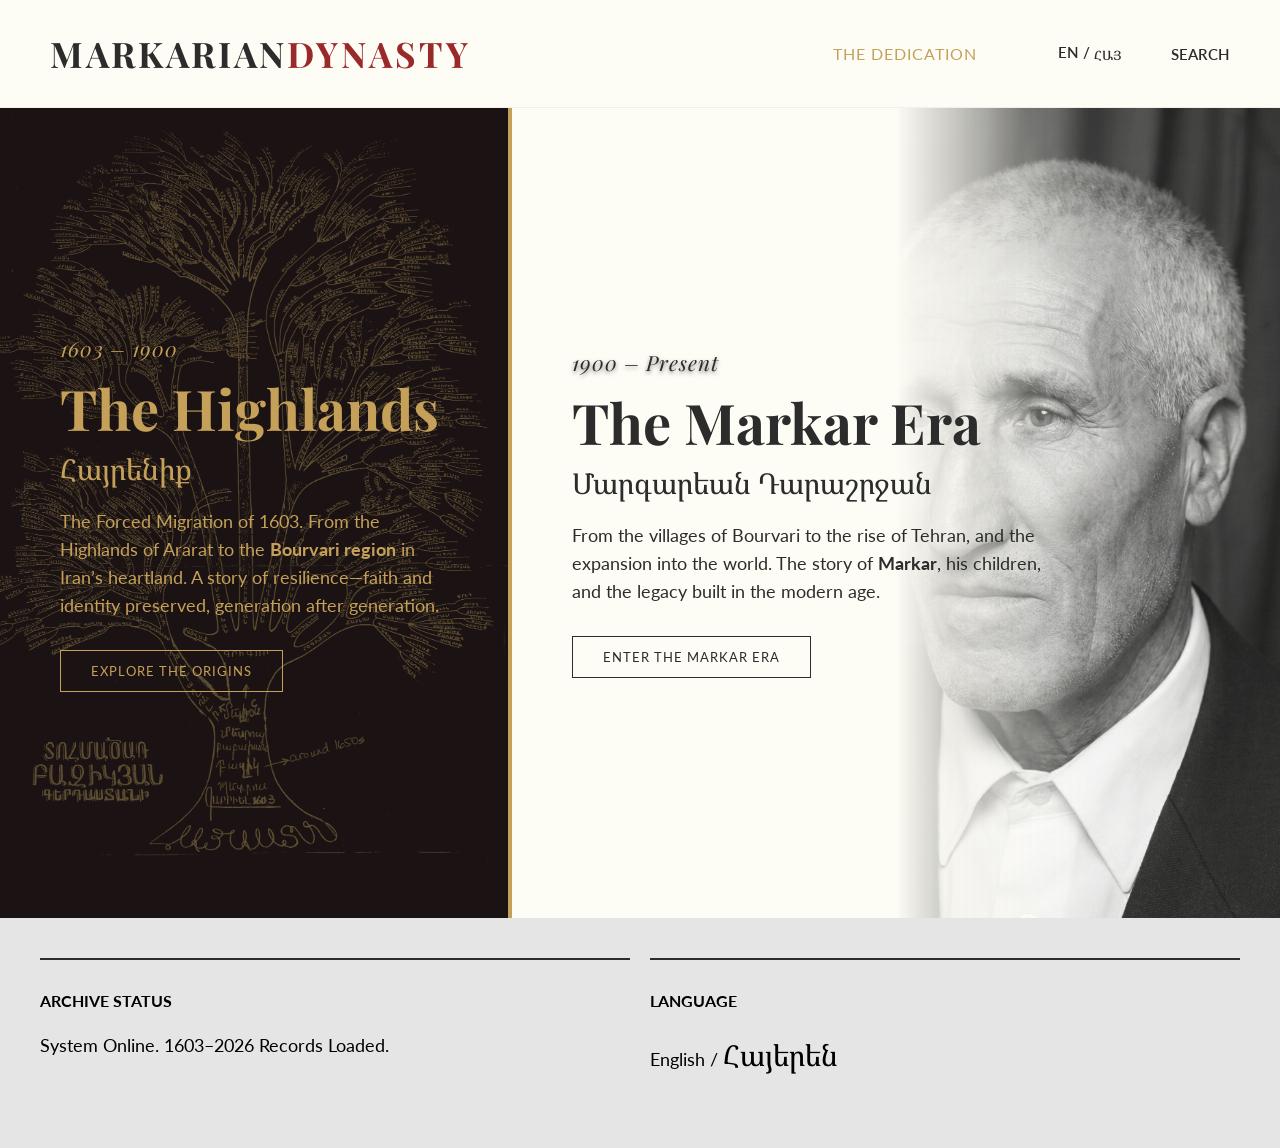
==== index.html @ 0fd01902 "index.html" ====
<!DOCTYPE html>
<html lang="en">
<head>
    <meta charset="UTF-8">
    <meta name="viewport" content="width=device-width, initial-scale=1.0">
    <title>Markarian Dynasty | 1603–Present</title>
    
    <link href="https://fonts.googleapis.com/css2?family=Lato:wght@300;400&family=Noto+Serif+Armenian:wght@400;700&family=Playfair+Display:wght@400;700&display=swap" rel="stylesheet">
    <link rel="stylesheet" href="css/style.css">

    <style>
        /* --- NAVIGATION STYLES --- */
        .nav-dedication-btn {
            background: none; border: none; color: var(--gold);
            cursor: pointer; font-family: inherit; font-size: 1rem;
            margin-right: 25px; letter-spacing: 1px;
            transition: 0.3s;
        }
        .nav-dedication-btn:hover { text-decoration: underline; color: white; }
        
        .nav-extra-item {
            color: var(--charcoal); font-size: 0.95rem; 
            margin-left: 20px; cursor: pointer;
        }

        /* --- DEDICATION MODAL STYLES --- */
        .modal-overlay {
            display: none; /* Hidden by default */
            position: fixed; top: 0; left: 0; width: 100%; height: 100%;
            background: rgba(0,0,0,0.95); z-index: 9999;
            align-items: center; justify-content: center;
            cursor: pointer; /* Indicates you can click to close */
        }
        .dedication-content {
            background-color: #1a1a1a; color: #f0f0f0;
            border: 2px solid var(--gold); padding: 40px;
            width: 80%; max-width: 800px; max-height: 85vh; 
            overflow-y: auto; /* Internal scroll */
            text-align: center; position: relative;
            cursor: default; /* Don't close if clicking inside text */
            box-shadow: 0 0 50px rgba(0,0,0,0.8);
        }
        /* Sticky Close Button */
        .sticky-close-btn {
            position: sticky; top: 0; float: right;
            background: #1a1a1a; border: 1px solid var(--pomegranate);
            color: var(--pomegranate); font-size: 1.5rem;
            width: 40px; height: 40px; line-height: 35px;
            cursor: pointer; z-index: 100; border-radius: 50%;
        }
        .sticky-close-btn:hover { background: var(--pomegranate); color: white; }
    </style>
</head>
<body style="overflow: hidden;"> 

    <nav>
        <div class="logo">MARKARIAN<span style="color:var(--pomegranate)">DYNASTY</span></div>
        <div class="nav-links">
            <button onclick="openDedication()" class="nav-dedication-btn">THE DEDICATION</button>
            
            <span class="nav-extra-item">EN / <span class="armenian-text">ՀԱՅ</span></span>
            <span class="nav-extra-item">SEARCH</span>
        </div>
    </nav>

    <div class="gateway-container">
        
        <section class="gateway-left">
            <div class="content-wrapper">
                <span class="era-label visible-date">1603 – 1900</span>
                <h1>The Highlands</h1>
                <h2 class="armenian-text">Հայրենիք</h2>
                <p>The Forced Migration of 1603. From the Highlands of Ararat to the <strong>Bourvari region</strong> in Iran’s heartland. A story of resilience—faith and identity preserved, generation after generation.</p>
                <a href="prologue.html" class="btn btn-gold">Explore the Origins</a>
            </div>
            <div class="visual-layer" style="background-image: url('assets/images/tree-full.jpg');"></div>
        </section>

        <section class="gateway-right">
            <div class="content-wrapper">
                <span class="era-label visible-date" style="color:#2C2C2C;">1900 – Present</span>
                <h1>The Markar Era</h1>
                <h2 class="armenian-text">Մարգարեան Դարաշրջան</h2>
                <p>From the villages of Bourvari to the rise of Tehran, and the expansion into the world. The story of <strong>Markar</strong>, his children, and the legacy built in the modern age.</p>
                <a href="markar-era.html" class="btn btn-dark">Enter the Markar Era</a>
            </div>
            <div class="visual-layer-portrait"></div>
        </section>

    </div>

    <footer class="archive-footer">
        <div class="archive-box">
            <h4>ARCHIVE STATUS</h4>
            <p>System Online. 1603–2026 Records Loaded.</p>
        </div>
        <div class="archive-box">
            <h4>LANGUAGE</h4>
            <p>English / <span class="armenian-text">Հայերեն</span></p>
        </div>
    </footer>

    <div id="dedication-modal" class="modal-overlay" onclick="closeDedication()">
        <div class="dedication-content" onclick="event.stopPropagation()">
            
            <button class="sticky-close-btn" onclick="closeDedication()">&times;</button>
            
            <div style="margin-bottom:20px; color:#C5A059; cursor:pointer; font-family:'Playfair Display', serif;">
                <span id="ded-btn-en" onclick="setDedicationLanguage('en')" style="font-weight:bold;">EN</span> | 
                <span id="ded-btn-hy" onclick="setDedicationLanguage('hy')" style="opacity:0.5;">ՀԱՅ</span>
            </div>

            <div class="content-en">
                <h2 style="font-family:'Playfair Display', serif; color:#C5A059; margin-bottom:30px; font-size:2rem;">The Dedication</h2>
                <p>To my father and mother, Khoodan and Haygoui (Nazik), and to my ancestors, who survived the impossible so that I could live. To my wife Anahid, and to my children, Vana and Ani. To my grandchildren, and to the future descendants who will live to tell our story.</p>
                <p>This digital archive was built in the year 2026. It was a labor of love, pieced together from fading papers, old photographs, and the memories of our elders.</p>
                <p>I did not create this history; I simply gathered it before the winds of time could blow it away. In doing so, it was my duty to restore the whole picture: to finally include the names of the women—our mothers, sisters, wives, and daughters—who were missing from the old charts, and to build upon the work of those who kept the record before me, including Andranik (1970s) and my cousin Adriana Karapetian.</p>
                <p>I built this place because I know that life brings storms. There will be days when the road ahead feels dark or uncertain. In those moments, I want you to look back here and remember:</p>
                <p style="font-family:'Playfair Display', serif; font-style:italic; font-size:1.5rem; color:#C5A059; margin: 35px 0; letter-spacing:1px;">"You come from a people who do not break."</p>
                <p>Our roots were not planted in easy soil; they were forged in the fire of survival. Through forced marches, through the poverty of the village years, and through the rebuilding of life from nothing, this family held on to each other. That strength runs in your blood. It is the quiet inheritance that keeps us standing when the world shakes.</p>
                <p>So, 100 years from now, when you search for who you are, I hope you find this light left on for you.</p>
                <p>My only request is that you keep it burning. Add your own branch. Tell your own story. And never forget that you are part of a long line of people who knew how to build, how to endure, and how to love.</p>
                <div class="signature" style="margin-top:40px;">
                    With hope for the future,<br><br>
                    <span style="font-size:1.6rem; color:#C5A059; font-family:'Playfair Display', serif;">Raffi Markarian</span><br>
                    <span style="font-size:0.8rem; font-family:'Lato', sans-serif; opacity:0.8; letter-spacing:1px; text-transform:uppercase;">Custodian of the Markarian Legacy</span><br>
                    <span style="font-size:0.8rem; font-family:'Lato', sans-serif; opacity:0.6;">Ottawa, 2026</span>
                </div>
            </div>

            <div class="content-hy" style="display:none;">
                <h2 class="armenian-text" style="color:#C5A059; margin-bottom:30px; font-size:2rem;">Ձոն</h2>
                <p class="armenian-text">Հորս և մորս՝ Խուդանին և Հայկուհուն (Նազիկին), և իմ նախնիներին, ովքեր վերապրեցին անհնարինը, որպեսզի ես կարողանամ ապրել։ Կնոջս՝ Անահիտին, և զավակներիս՝ Վանային (Քաթյաին) և Անիին։ Թոռներիս և ապագա սերունդներին, ովքեր շարունակելու են պատմել մեր պատմությունը։</p>
                <p class="armenian-text">Այս թվային արխիվը կառուցվել է 2026 թվականին։ Այն սիրո աշխատանք է՝ հավաքված խունացած թղթերից, հին լուսանկարներից և մեր մեծերի հիշողություններից։</p>
                <p class="armenian-text">Ես չեմ ստեղծել այս պատմությունը, ես պարզապես հավաքել եմ այն, նախքան ժամանակի քամիները կցրեին այն։ Այս գործն անելիս իմ պարտքն էր վերականգնել ամբողջական պատկերը. ի վերջո ավելացնել մեր մայրերի, քույրերի, կանանց և դուստրերի անունները, որոնք բացակայում էին հին աղյուսակներից, և շարունակել նրանց գործը, ովքեր պահել են գրառումները ինձանից առաջ, այդ թվում՝ Անդրանիկի (1970-ականներ) և Ադրինէ Կարապետյանի (Ավստրալյա, 2010)։</p>
                <p class="armenian-text">Ես կառուցեցի այս տեղը, քանի որ գիտեմ, որ կյանքը փոթորիկներ է բերում։ Կլինեն օրեր, երբ ճանապարհը մութ կամ անորոշ կթվա։ Այդ պահերին ուզում եմ, որ հետ նայեք այստեղ և հիշեք.</p>
                <p class="armenian-text" style="font-size:1.6rem; color:#C5A059; margin: 35px 0; letter-spacing:0.5px; font-weight:bold;">«Դուք սերում եք մի ժողովրդից, որը չի կոտրվում։»</p>
                <p class="armenian-text">Մեր արմատները հեշտ հողում չեն տնկվել, դրանք կոփվել են գոյատևման կրակի մեջ: Բռնագաղթի, գյուղական աղքատության տարիների և ոչնչից կյանքը վերակառուցելու միջով այս ընտանիքը պահեց միմյանց: Այդ ուժը հոսում է ձեր երակներում։ Դա այն լուռ ժառանգությունն է, որը մեզ կանգուն է պահում, երբ աշխարհը ցնցվում է։</p>
                <p class="armenian-text">Ուստի, 100 տարի անց, երբ փնտրեք, թե ով եք դուք, հուսով եմ, որ կգտնեք ձեզ համար վառ թողած այս լույսը։</p>
                <p class="armenian-text">Իմ միակ խնդրանքն այն է, որ այն վառ պահեք։ Ավելացրեք ձեր ճյուղը։ Պատմեք ձեր պատմությունը: Եվ երբեք մի մոռացեք, որ դուք մի մասն եք մարդկանց այն երկար շարքի, ովքեր գիտեին՝ ինչպես կառուցել, ինչպես դիմանալ և ինչպես սիրել:</p>
                <div class="signature" style="margin-top:40px;">
                    <span class="armenian-text">Հույսով դեպի ապագան՝</span><br><br>
                    <span class="armenian-text" style="font-size:1.6rem; color:#C5A059;">Րաֆֆի Մարգարյան</span><br>
                    <span class="armenian-text" style="font-size:0.9rem; opacity:0.8; text-transform:uppercase;">Մարգարյան Ժառանգության Պահապան</span><br>
                    <span class="armenian-text" style="font-size:0.8rem; opacity:0.6;">Օտտավա, 2026</span>
                </div>
            </div>

        </div>
    </div>

    <script>
        function openDedication() {
            document.getElementById('dedication-modal').style.display = 'flex';
        }
        
        function closeDedication() {
            document.getElementById('dedication-modal').style.display = 'none';
        }

        // Language Switcher Logic (Inside Modal Only)
        function setDedicationLanguage(lang) {
            document.getElementById('ded-btn-en').style.fontWeight = (lang === 'en') ? 'bold' : 'normal';
            document.getElementById('ded-btn-hy').style.fontWeight = (lang === 'hy') ? 'bold' : 'normal';
            document.getElementById('ded-btn-en').style.opacity = (lang === 'en') ? '1' : '0.5';
            document.getElementById('ded-btn-hy').style.opacity = (lang === 'hy') ? '1' : '0.5';

            if(lang === 'en') {
                document.querySelector('.dedication-content .content-en').style.display = 'block';
                document.querySelector('.dedication-content .content-hy').style.display = 'none';
            } else {
                document.querySelector('.dedication-content .content-en').style.display = 'none';
                document.querySelector('.dedication-content .content-hy').style.display = 'block';
            }
        }

        // Close on Escape Key
        document.addEventListener('keydown', function(event) {
            if (event.key === "Escape") {
                closeDedication();
            }
        });
    </script>
</body>
</html>
---- css/style.css ----
/* MARKARIAN DYNASTY - MASTER STYLE SHEET v3.0 */
:root {
    --bg-parchment: #FDFCF5;
    --bg-dark: #1A1A1A;
    --pomegranate: #9A2A2A;
    --charcoal: #2C2C2C;
    --gold: #C5A059;
    --font-header: 'Playfair Display', serif;
    --font-body: 'Lato', sans-serif;
}

body {
    margin: 0; padding: 0;
    font-family: var(--font-body);
    overflow-x: hidden;
    background-color: var(--bg-parchment);
}

/* --- NAVIGATION --- */
nav {
    display: flex; 
    justify-content: space-between; 
    align-items: center; 
    padding: 30px 50px;
    background: var(--bg-parchment); 
    border-bottom: 1px solid rgba(0,0,0,0.05);
    position: sticky; top: 0; z-index: 100;
}

.logo { 
    font-family: var(--font-header); 
    letter-spacing: 3px; 
    font-weight: 700; 
    color: var(--charcoal);
    font-size: 2.2rem;
    text-transform: uppercase;
    white-space: nowrap;
}

.nav-links { 
    display: flex; gap: 30px; 
    font-size: 1.1rem; font-weight: 600; 
    color: var(--charcoal); align-items: center;
}
.nav-links .armenian-text { font-size: 0.85em; vertical-align: middle; font-weight: 500; }

/* --- HOME PAGE GATEWAY --- */
.gateway-container { display: grid; grid-template-columns: 4fr 6fr; min-height: 90vh; }

.gateway-left {
    background-color: var(--bg-dark); color: var(--gold);
    position: relative; display: flex; flex-direction: column; justify-content: center;
    padding: 60px; overflow: hidden; border-right: 4px solid var(--gold);
}

.gateway-right {
    background-color: var(--bg-parchment); color: var(--charcoal);
    position: relative; display: flex; flex-direction: column; justify-content: center;
    padding: 60px;
}

/* Background Layers (Home Page) */
.visual-layer {
    position: absolute; top: 0; left: 0; width: 100%; height: 100%;
    background-size: cover; background-position: center; opacity: 0.4;
    background-image: url('../assets/images/tree-full.jpg');
    transition: transform 5s ease;
}
.gateway-left:hover .visual-layer { transform: scale(1.05); }

.visual-layer-portrait {
    position: absolute; top: 0; right: 0; width: 50%; height: 100%;
    background-size: cover; background-position: center; opacity: 0.9;
    background-image: url('../assets/images/markar-portrait.jpg');
    mask-image: linear-gradient(to left, black 50%, transparent 100%);
    -webkit-mask-image: linear-gradient(to left, black 50%, transparent 100%);
}

/* Typography (Shared) */
.content-wrapper { position: relative; z-index: 2; max-width: 500px; }
.era-label { display: block; font-family: var(--font-header); font-style: italic; margin-bottom: 15px; }
.visible-date { font-size: 1.3rem; opacity: 1; font-weight: 400; letter-spacing: 1px; text-shadow: 0 2px 4px rgba(0,0,0,0.5); }
h1 { font-family: var(--font-header); font-size: 3.5rem; margin: 0; line-height: 1.1; }
.armenian-text { font-family: 'Noto Serif Armenian', serif; font-size: 1.8rem; margin: 10px 0 20px 0; font-weight: 400; }
p { font-size: 1.1rem; line-height: 1.6; margin-bottom: 30px; }

/* Buttons */
.btn { text-decoration: none; padding: 12px 30px; text-transform: uppercase; letter-spacing: 1px; display: inline-block; transition: 0.3s; border: 1px solid; font-size: 0.8rem; }
.btn-gold { color: var(--gold); border-color: var(--gold); }
.btn-gold:hover { background: var(--gold); color: var(--bg-dark); }
.btn-dark { color: var(--charcoal); border-color: var(--charcoal); }
.btn-dark:hover { background: var(--pomegranate); border-color: var(--pomegranate); color: white; }

/* Footer */
.archive-footer { display: flex; background: #e5e5e5; padding: 40px; gap: 20px; }
.archive-box { flex: 1; border-top: 2px solid var(--charcoal); padding-top: 10px; }


/* --- PROLOGUE MUSEUM & TIMELINE --- */
.museum-container { display: flex; height: 100vh; overflow: hidden; }

/* Sidebar */
.timeline-sidebar {
    width: 20%; background-color: var(--bg-dark); color: var(--gold);
    display: flex; flex-direction: column; justify-content: center;
    padding-left: 40px; border-right: 4px solid var(--gold); z-index: 10;
}
.timeline-year {
    margin: 20px 0; opacity: 0.3; transition: 0.3s;
    font-family: var(--font-header); list-style: none; cursor: pointer;
}
.timeline-year:hover { opacity: 0.7; }
.timeline-year.active { opacity: 1; font-size: 1.5rem; font-weight: bold; color: white; }
.timeline-year::before { content: '◇ '; color: var(--pomegranate); }

/* Scroll Area */
.gallery-scroll-area {
    width: 80%; height: 100vh;
    overflow-y: scroll; scroll-snap-type: y mandatory; scroll-behavior: smooth;
}
.museum-room {
    height: 100vh; width: 100%; scroll-snap-align: start;
    position: relative; display: flex; align-items: center; justify-content: center;
    background-size: cover; background-position: center;
}

/* Room Overlays */
.room-overlay {
    background: rgba(0,0,0,0.6); padding: 60px; max-width: 600px;
    color: #F9F7F1; border-left: 5px solid var(--pomegranate); backdrop-filter: blur(5px);
}
.vibe-gold { border-left-color: var(--gold); }
.vibe-chaos { border-left-color: #8B0000; }
.vibe-sepia { border-left-color: #C19A6B; }


/* --- ANIMATION ENGINES (THE FIX IS HERE) --- */

/* Base Slide Physics */
.slideshow-container { position: absolute; top: 0; left: 0; width: 100%; height: 100%; z-index: 0; overflow: hidden; }
.slide {
    position: absolute; top: 0; left: 0; width: 100%; height: 100%;
    background-size: cover; background-position: center;
    opacity: 0; transform: scale(1);
}

/* ENGINE A: For 6 Photos (Room 1 & 3) */
.cycle-6 .slide { animation: fadeZoom6 36s infinite; }
.cycle-6 .slide:nth-child(1) { animation-delay: 0s; }
.cycle-6 .slide:nth-child(2) { animation-delay: 6s; }
.cycle-6 .slide:nth-child(3) { animation-delay: 12s; }
.cycle-6 .slide:nth-child(4) { animation-delay: 18s; }
.cycle-6 .slide:nth-child(5) { animation-delay: 24s; }
.cycle-6 .slide:nth-child(6) { animation-delay: 30s; }

@keyframes fadeZoom6 {
    0% { opacity: 0; transform: scale(1); }
    5% { opacity: 1; }
    16% { opacity: 1; }
    22% { opacity: 0; transform: scale(1.15); }
    100% { opacity: 0; }
}

/* ENGINE B: For 4 Photos (Room 2) */
.cycle-4 .slide { animation: fadeZoom4 24s infinite; }
.cycle-4 .slide:nth-child(1) { animation-delay: 0s; }
.cycle-4 .slide:nth-child(2) { animation-delay: 6s; }
.cycle-4 .slide:nth-child(3) { animation-delay: 12s; }
.cycle-4 .slide:nth-child(4) { animation-delay: 18s; }

@keyframes fadeZoom4 {
    0% { opacity: 0; transform: scale(1); }
    5% { opacity: 1; }
    25% { opacity: 1; }
    30% { opacity: 0; transform: scale(1.15); }
    100% { opacity: 0; }
}

/* --- MOBILE RESPONSIVENESS --- */
@media (max-width: 768px) {
    .gateway-container { grid-template-columns: 1fr; height: auto; }
    .gateway-left { padding: 80px 20px; min-height: 400px; border-right: none; border-bottom: 4px solid var(--gold); }
    .gateway-right { padding: 40px 20px; }
    h1 { font-size: 2.5rem; }
    .visual-layer-portrait { width: 100%; height: 400px; position: relative; mask-image: none; -webkit-mask-image: none; margin-bottom: 30px; opacity: 1; background-position: top center; }
    
    /* Mobile Museum */
    .museum-container { flex-direction: column; }
    .timeline-sidebar { width: 100%; height: 60px; flex-direction: row; padding: 10px; overflow-x: auto; align-items: center; gap: 20px; }
    .timeline-year { margin: 0; font-size: 0.9rem; white-space: nowrap; }
    .gallery-scroll-area { width: 100%; height: calc(100vh - 60px); }
    .room-overlay { width: 85%; padding: 30px; }
}

/* --- THE CHRONICLE READER (Book Mode) --- */

/* The Hidden Overlay (Background) */
.book-modal {
    position: fixed; top: 0; left: 0; width: 100%; height: 100%;
    background: rgba(26, 26, 26, 0.95); /* Dark dimming */
    z-index: 2000; /* On top of everything */
    display: none; /* Hidden by default */
    justify-content: center; align-items: center;
    opacity: 0; transition: opacity 0.5s ease;
}

/* The Paper/Page Itself */
.book-content {
    background: var(--bg-parchment);
    color: var(--charcoal);
    width: 60%; max-width: 800px; height: 85vh;
    padding: 60px;
    overflow-y: scroll; /* Allows scrolling long text */
    position: relative;
    box-shadow: 0 0 50px rgba(0,0,0,0.5);
    transform: translateY(50px); transition: transform 0.5s ease;
    border: 1px solid var(--gold);
}

/* Typography for Reading */
.book-content h2 { 
    font-family: var(--font-header); 
    color: var(--pomegranate); 
    margin-top: 0; 
}

.book-content p { 
    font-family: 'EB Garamond', serif; /* The Upgrade */
    font-size: 1.25rem; /* Slightly larger for readability */
    line-height: 1.8; 
    color: #1a1a1a;
    margin-bottom: 25px; 
}

/* The Close Button (X) */
.close-book-btn {
    position: absolute; top: 20px; right: 20px;
    font-size: 2rem; cursor: pointer; color: var(--pomegranate);
    background: none; border: none; font-weight: bold;
}
.close-book-btn:hover { transform: scale(1.1); }

/* Animation State */
.book-modal.open { display: flex; opacity: 1; }
.book-modal.open .book-content { transform: translateY(0); }

/* Mobile Reading */
@media (max-width: 768px) {
    .book-content { width: 85%; padding: 30px; height: 80vh; }
}

/* --- BILINGUAL ENGINE --- */

/* Default State (English Active) */
body.lang-en .content-hy { display: none !important; }
body.lang-hy .content-en { display: none !important; }

/* The Toggle Switch (Sidebar) */
.lang-switch {
    margin-bottom: 30px;
    cursor: pointer;
    font-family: var(--font-header);
    border: 1px solid var(--gold);
    padding: 8px 15px;
    display: inline-block;
    color: var(--gold);
    transition: 0.3s;
}
.lang-switch:hover { background: rgba(197, 160, 89, 0.1); }

/* Active State of the Switch Text */
.lang-switch span { opacity: 0.4; margin: 0 5px; }
.lang-switch span.active { opacity: 1; font-weight: bold; color: #fff; }

/* Armenian Typography Adjustments */
body.lang-hy h1, body.lang-hy h2, body.lang-hy p {
    font-family: 'Noto Serif Armenian', serif !important;
}
/* Adjust font size for Armenian (often needs to be slightly smaller or larger) */
body.lang-hy p { font-size: 1.1rem; line-height: 1.7; }

/* --- THE ROTUNDA (Markar Era) --- */

/* The Hero Section */
.founders-hero {
    height: 70vh;
    background-image: url('../assets/images/markar-portrait.jpg'); /* Placeholder */
    background-size: cover;
    background-position: center;
    position: relative;
    display: flex;
    align-items: flex-end;
    justify-content: center;
    border-bottom: 5px solid var(--gold);
}
.hero-gradient {
    width: 100%;
    padding: 60px 20px;
    background: linear-gradient(to top, rgba(0,0,0,0.9), transparent);
    text-align: center;
    color: white;
}

/* The Grid (Desktop: 4 columns, Mobile: 1 column) */
.rotunda-grid {
    display: grid;
    grid-template-columns: repeat(4, 1fr);
    gap: 30px;
    padding: 60px;
    max-width: 1400px;
    margin: 0 auto;
    background-color: var(--bg-parchment);
}

/* Base Card Style */
.pillar-card {
    position: relative;
    height: 400px;
    border-radius: 4px;
    overflow: hidden;
    transition: all 0.4s ease;
    cursor: pointer;
    display: flex;
    flex-direction: column;
    justify-content: flex-end;
}

/* TYPE A: LIVING CARD (Pomegranate/Gold) */
.card-living {
    border: 2px solid var(--gold);
    background-color: #fff;
    box-shadow: 0 5px 15px rgba(0,0,0,0.1);
}
.card-living:hover {
    transform: scale(1.03) translateY(-5px);
    box-shadow: 0 15px 30px rgba(154, 42, 42, 0.2); /* Pomegranate shadow */
    border-color: var(--pomegranate);
}
.card-living .card-img {
    height: 100%;
    width: 100%;
    background-size: cover;
    background-position: center;
    filter: grayscale(100%); /* B&W by default */
    transition: 0.5s;
}
.card-living:hover .card-img {
    filter: sepia(20%); /* Slight color on hover */
}
.card-info {
    position: absolute;
    bottom: 0; left: 0; right: 0;
    background: rgba(255, 255, 255, 0.95);
    padding: 20px;
    border-top: 1px solid var(--gold);
    text-align: center;
}

/* TYPE B: MEMORIAL CARD (Ethereal/Silver) */
.card-memorial {
    border: 1px solid #ccc;
    background-color: #f4f4f4;
    opacity: 0.8;
}
.card-memorial:hover {
    opacity: 1;
    background-color: #fff;
    box-shadow: 0 0 20px rgba(255, 255, 255, 0.8); /* Holy Glow */
    border-color: #999;
}
.memorial-icon {
    font-size: 3rem;
    margin-bottom: 20px;
    opacity: 0.5;
}
.memorial-content {
    height: 100%;
    display: flex;
    flex-direction: column;
    justify-content: center;
    align-items: center;
    text-align: center;
    padding: 20px;
    color: #666;
}

/* Placeholder for Missing Photos */
.img-placeholder {
    width: 100%; height: 100%;
    background-color: #e0e0e0;
    display: flex;
    align-items: center;
    justify-content: center;
    color: #999;
    font-size: 0.9rem;
    text-transform: uppercase;
    letter-spacing: 2px;
}

/* MODAL STYLES (Simple Pop-up) */
.tribute-modal {
    display: none;
    position: fixed;
    top: 0; left: 0; width: 100%; height: 100%;
    background: rgba(0,0,0,0.8);
    z-index: 2000;
    align-items: center;
    justify-content: center;
}
.tribute-content {
    background: white;
    padding: 40px;
    max-width: 500px;
    text-align: center;
    border-top: 5px solid #666;
}

/* Mobile Responsive */
@media (max-width: 768px) {
    .rotunda-grid { grid-template-columns: 1fr; padding: 20px; }
    .pillar-card { height: 300px; }
}
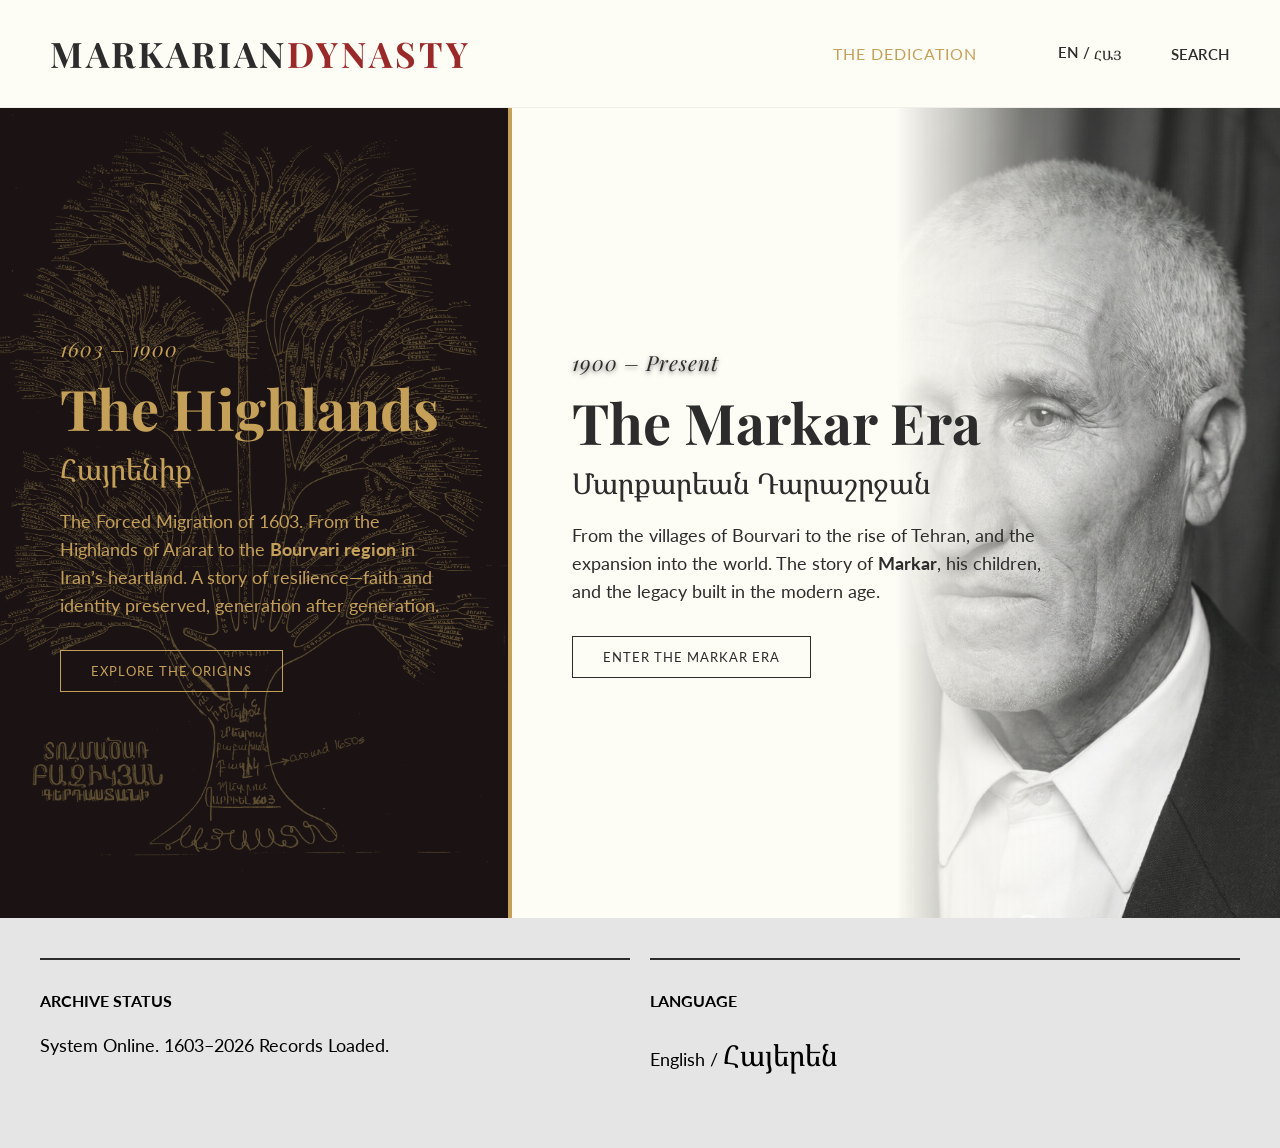
==== commit a36e222c: "index.html" ====
--- a/index.html
+++ b/index.html
@@ -80,7 +80,7 @@
             <div class="content-wrapper">
                 <span class="era-label visible-date" style="color:#2C2C2C;">1900 – Present</span>
                 <h1>The Markar Era</h1>
-                <h2 class="armenian-text">Մարգարեան Դարաշրջան</h2>
+                <h2 class="armenian-text">Մարքարեան Դարաշրջան</h2>
                 <p>From the villages of Bourvari to the rise of Tehran, and the expansion into the world. The story of <strong>Markar</strong>, his children, and the legacy built in the modern age.</p>
                 <a href="markar-era.html" class="btn btn-dark">Enter the Markar Era</a>
             </div>
@@ -112,7 +112,7 @@
 
             <div class="content-en">
                 <h2 style="font-family:'Playfair Display', serif; color:#C5A059; margin-bottom:30px; font-size:2rem;">The Dedication</h2>
-                <p>To my father and mother, Khoodan and Haygoui (Nazik), and to my ancestors, who survived the impossible so that I could live. To my wife Anahid, and to my children, Vana and Ani. To my grandchildren, and to the future descendants who will live to tell our story.</p>
+                <p>To my father and mother, Khoodan and Haygoui (Nazik), and to my ancestors, who survived the impossible so that I could live. To my wife Anahid, and to my children, Vana (Katia) and Ani. To my grandchildren, and to the future descendants who will live to tell our story.</p>
                 <p>This digital archive was built in the year 2026. It was a labor of love, pieced together from fading papers, old photographs, and the memories of our elders.</p>
                 <p>I did not create this history; I simply gathered it before the winds of time could blow it away. In doing so, it was my duty to restore the whole picture: to finally include the names of the women—our mothers, sisters, wives, and daughters—who were missing from the old charts, and to build upon the work of those who kept the record before me, including Andranik (1970s) and my cousin Adriana Karapetian.</p>
                 <p>I built this place because I know that life brings storms. There will be days when the road ahead feels dark or uncertain. In those moments, I want you to look back here and remember:</p>
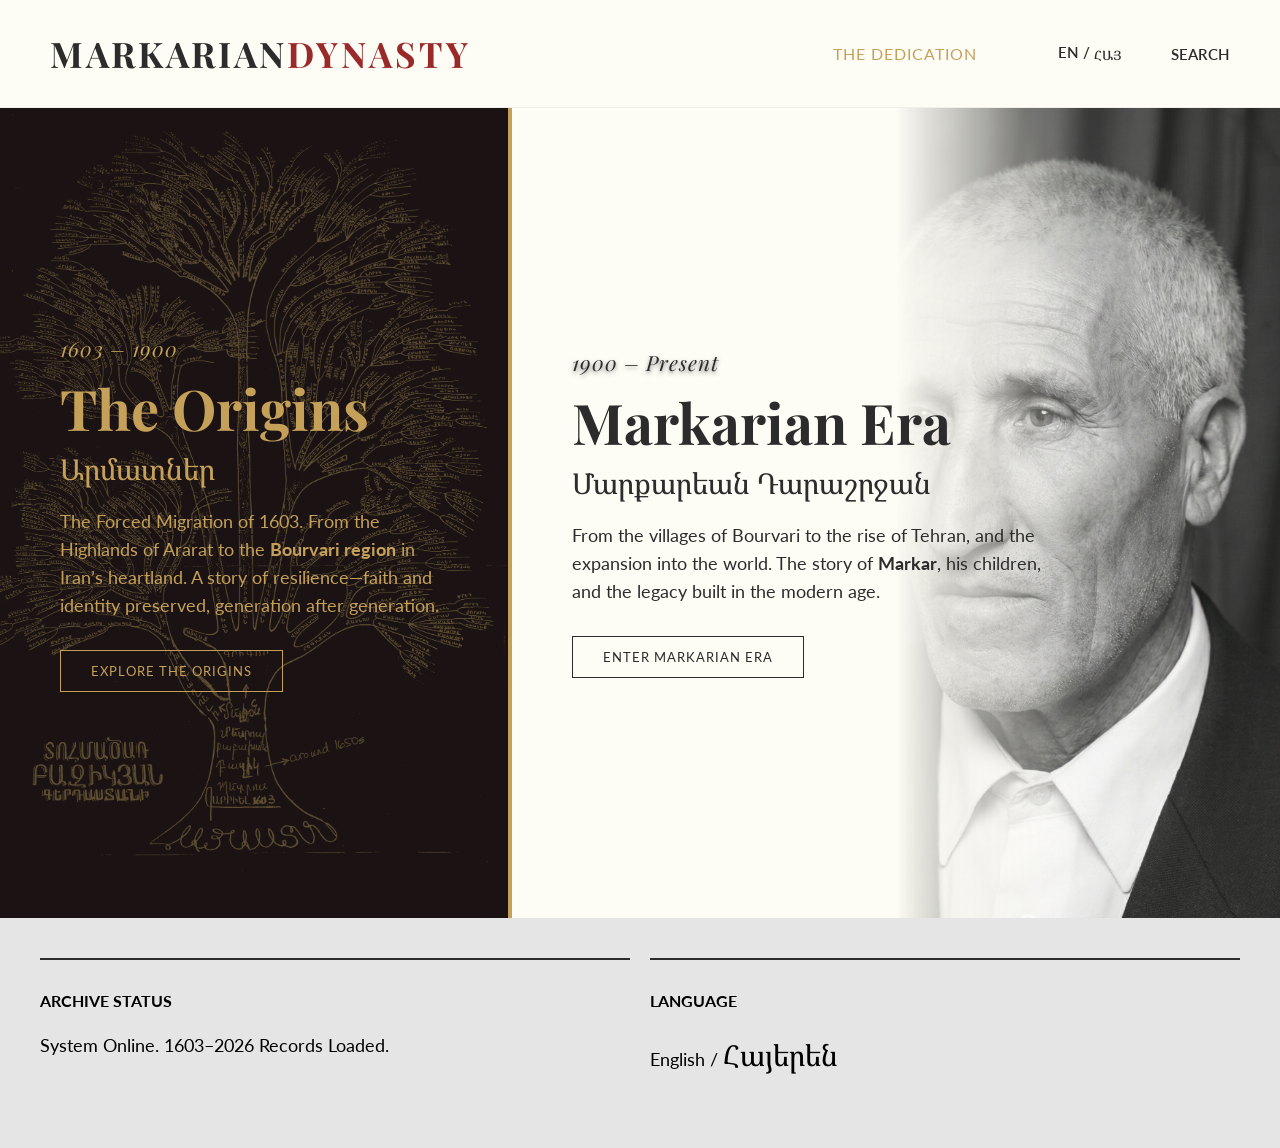
==== commit ef1dd457: "index.html" ====
--- a/index.html
+++ b/index.html
@@ -68,8 +68,8 @@
         <section class="gateway-left">
             <div class="content-wrapper">
                 <span class="era-label visible-date">1603 – 1900</span>
-                <h1>The Highlands</h1>
-                <h2 class="armenian-text">Հայրենիք</h2>
+                <h1>The Origins</h1>
+                <h2 class="armenian-text">Արմատներ</h2>
                 <p>The Forced Migration of 1603. From the Highlands of Ararat to the <strong>Bourvari region</strong> in Iran’s heartland. A story of resilience—faith and identity preserved, generation after generation.</p>
                 <a href="prologue.html" class="btn btn-gold">Explore the Origins</a>
             </div>
@@ -79,10 +79,10 @@
         <section class="gateway-right">
             <div class="content-wrapper">
                 <span class="era-label visible-date" style="color:#2C2C2C;">1900 – Present</span>
-                <h1>The Markar Era</h1>
+                <h1>Markarian Era</h1>
                 <h2 class="armenian-text">Մարքարեան Դարաշրջան</h2>
                 <p>From the villages of Bourvari to the rise of Tehran, and the expansion into the world. The story of <strong>Markar</strong>, his children, and the legacy built in the modern age.</p>
-                <a href="markar-era.html" class="btn btn-dark">Enter the Markar Era</a>
+                <a href="markar-era.html" class="btn btn-dark">Enter Markarian Era</a>
             </div>
             <div class="visual-layer-portrait"></div>
         </section>
